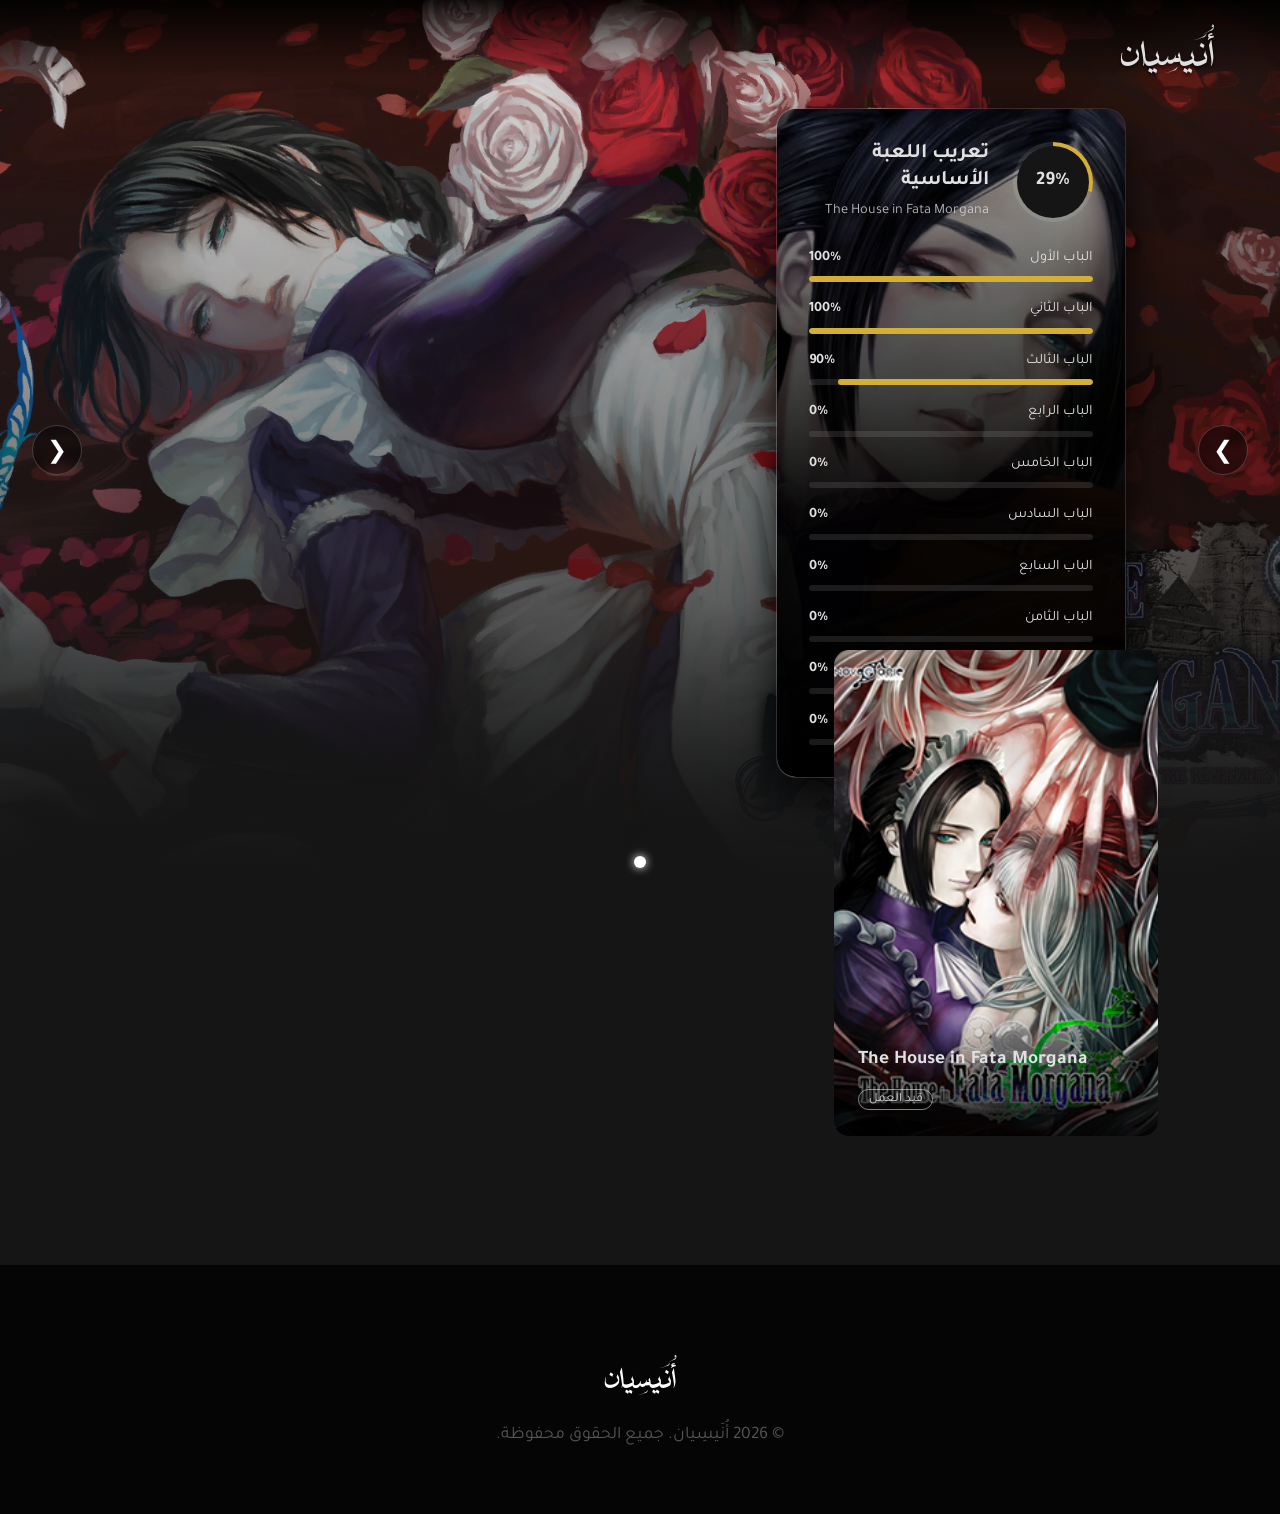
==== index.html @ 664c1fe2 "Initial release of Onisian website" ====
<!DOCTYPE html>
<html lang="ar" dir="rtl">
<head>
    <meta charset="UTF-8">
    <meta name="viewport" content="width=device-width, initial-scale=1.0">
    <title>الحلم المتجدد - أُنَيسِيان</title>
    <!-- Google Fonts for Typography -->
    <link href="https://fonts.googleapis.com/css2?family=Tajawal:wght@400;700&display=swap" rel="stylesheet">
    <link rel="stylesheet" href="css/style.css?v=42">
    <!-- Optional Cache buster for JS -->
    <script src="js/data.js?v=42" defer></script>
    <script src="js/main.js?v=42" defer></script>
</head>
<body>
    <!-- Navbar -->
    <header class="navbar">
        <div class="container nav-content">
            <a href="index.html" class="logo">أُنَيسِيان</a>
        </div>
    </header>

    <!-- Hero Section (Slider + Dynamic Progress Card) -->
    <section class="hero-section">
        <!-- Slider Container -->
        <div class="hero-slider" id="hero-slider">
            <!-- Slider images injected by JS -->
        </div>

        <!-- Dynamic Overlay Progress Card -->
        <div class="progress-overlay-container">
            <div class="card-positioning" id="hero-progress-card-container">
                <!-- Progress Cards will be dynamically injected here -->
            </div>
        </div>
        
        <!-- Slider Controls -->
        <div class="slider-controls">
            <button id="prev-slide" class="slider-btn">&#10095;</button>
            <button id="next-slide" class="slider-btn">&#10094;</button>
        </div>
        <div class="slider-dots" id="slider-dots"></div>
    </section>

    <!-- Games Library Section -->
    <section class="games-library" id="library">
        <div class="container">
            <div class="games-grid" id="games-grid">
                <!-- Game cards injected by JS -->
            </div>
        </div>
    </section>

    <!-- Footer -->
    <footer class="footer">
        <div class="container">
            <span class="footer-logo">أُنَيسِيان</span>
            <p>&copy; 2026 أُنَيسِيان. جميع الحقوق محفوظة.</p>
        </div>
    </footer>
</body>
</html>
---- css/style.css ----
/* ==================== VARIABLES ==================== */
:root {
    --bg-color: #151515;
    --text-color: #e0e0e0;
    --accent-color: #d4af37;
    --nav-bg: rgba(21, 21, 21, 0.85);
    --primary-color: #d4af37;
    --card-bg: rgba(255, 255, 255, 0.05);
    --border-color: rgba(255, 255, 255, 0.1);
    --transition: all 0.4s ease;
}

@font-face {
    font-family: 'ArabicPoetry';
    src: url('../fonts/ArabicPoetry.otf') format('opentype');
    font-weight: normal;
    font-style: normal;
}

/* ==================== RESET & TYPOGRAPHY ==================== */
* {
    margin: 0;
    padding: 0;
    box-sizing: border-box;
}

body {
    font-family: 'Tajawal', sans-serif;
    background-color: var(--bg-color);
    color: var(--text-color);
    line-height: 1.6;
}

a {
    text-decoration: none;
    color: inherit;
    transition: var(--transition);
}

ul {
    list-style: none;
}

.container {
    width: 90%;
    max-width: 1200px;
    margin: 0 auto;
}

.section-title {
    font-size: 2.5rem;
    margin-bottom: 2rem;
    text-align: center;
    text-transform: uppercase;
    letter-spacing: 2px;
}

/* ==================== HEADER & NAV ==================== */
header {
    position: absolute;
    top: 0;
    left: 0;
    width: 100%;
    background: linear-gradient(to bottom, rgba(0,0,0,0.8) 0%, transparent 100%);
    padding: 1.5rem 5%;
    display: flex;
    justify-content: space-between;
    align-items: center;
    border-bottom: none;
    z-index: 100;
}

.navbar {
    position: fixed;
    top: 0;
    width: 100%;
    padding: 0.5rem 0;
    background: linear-gradient(to bottom, rgba(0,0,0,0.9), transparent);
    z-index: 1000;
    transition: background 0.3s;
}

.navbar.scrolled {
    background: transparent;
    border-bottom: none;
}

.nav-content {
    display: flex;
    justify-content: space-between;
    align-items: center;
}

.logo {
    font-family: 'ArabicPoetry', 'Tajawal', sans-serif;
    font-size: 60px;
    font-weight: normal;
    color: var(--text-color);
    text-decoration: none;
    letter-spacing: 1px;
    line-height: 1;
    text-shadow: 0 2px 4px rgba(0,0,0,0.8);
}

.nav-links {
    display: flex;
    gap: 2rem;
}

.nav-links a {
    font-size: 1.1rem;
    opacity: 0.7;
    text-shadow: 0 1px 3px rgba(0,0,0,0.8);
}

.nav-links a:hover, .nav-links a.active {
    opacity: 1;
    text-shadow: 0 0 10px rgba(255,255,255,0.5);
}

/* ==================== HERO SLIDER ==================== */
.hero-section {
    position: relative;
    height: 100vh;
    min-height: 700px;
    overflow: hidden;
    display: flex;
    align-items: center;
    /* Add a gradient at the bottom to blend with the dark body */
    background-color: var(--bg-color);
}

.hero-section::after {
    content: '';
    position: absolute;
    bottom: 0;
    left: 0;
    width: 100%;
    height: 300px;
    background: linear-gradient(to top, var(--bg-color) 0%, transparent 100%);
    z-index: 2;
    pointer-events: none;
}

.hero-slider {
    position: absolute;
    top: 0;
    left: 0;
    width: 100%;
    height: 100%;
    z-index: 1;
}

.slide {
    position: absolute;
    top: 0;
    left: 0;
    width: 100%;
    height: 100%;
    opacity: 0;
    transition: opacity 1s ease-in-out;
    background-size: cover;
    background-position: center 10%;
    z-index: 1;
}

.slide.active {
    opacity: 1;
}

/* Game Logo inside Slide */
.slide-logo {
    position: absolute;
    bottom: 15%;
    left: 5%;
    max-width: 500px;
    max-height: 250px;
    object-fit: contain;
    z-index: 3;
    filter: drop-shadow(0 10px 20px rgba(0,0,0,0.8));
    animation: floatLogo 4s ease-in-out infinite;
}

.slide-logo-text {
    position: absolute;
    bottom: 15%;
    left: 5%;
    font-size: 4rem;
    font-weight: 900;
    z-index: 3;
    text-shadow: 0 10px 20px rgba(0,0,0,0.9);
    animation: floatLogo 4s ease-in-out infinite;
}

@keyframes floatLogo {
    0% { transform: translateY(0); }
    50% { transform: translateY(-10px); }
    100% { transform: translateY(0); }
}

/* Gradient overlay to make text pop */
.slide::after {
    content: '';
    position: absolute;
    bottom: 0;
    left: 0;
    width: 100%;
    height: 100%;
    background: linear-gradient(to top, var(--bg-color) 0%, rgba(5,5,5,0.5) 50%, rgba(0,0,0,0.1) 100%);
}

.slider-controls {
    position: absolute;
    top: 50%;
    width: 100%;
    display: flex;
    justify-content: space-between;
    padding: 0 2rem;
    z-index: 10;
    transform: translateY(-50%);
    pointer-events: none;
}

.slider-btn {
    background: rgba(0, 0, 0, 0.5);
    color: white;
    border: 1px solid rgba(255,255,255,0.2);
    width: 50px;
    height: 50px;
    border-radius: 50%;
    font-size: 1.5rem;
    cursor: pointer;
    pointer-events: all;
    backdrop-filter: blur(5px);
    transition: var(--transition);
}

.slider-btn:hover {
    background: white;
    color: black;
}

.card-positioning {
    position: absolute;
    top: 12%;
    right: 12%;
    z-index: 10;
    display: flex;
    flex-direction: row;
    align-items: flex-start;
    gap: 1.5rem;
}

.slider-dots {
    position: absolute;
    bottom: 2rem;
    left: 50%;
    transform: translateX(-50%);
    display: flex;
    gap: 10px;
    z-index: 10;
}

.dot {
    width: 12px;
    height: 12px;
    border-radius: 50%;
    background: rgba(255,255,255,0.3);
    cursor: pointer;
    transition: var(--transition);
}

.dot.active {
    background: white;
    box-shadow: 0 0 10px white;
}

/* ==================== DYNAMIC PROGRESS CARD ==================== */
.progress-overlay-container {
    position: absolute;
    top: 0;
    left: 0;
    width: 100%;
    height: 100%;
    z-index: 5;
    pointer-events: none; /* Let clicks pass through to slider */
}



.progress-card {
    position: relative;
    width: 350px;
    background-color: var(--card-bg);
    background-size: 100% 100%, cover;
    background-position: center, top center;
    background-repeat: no-repeat, no-repeat;
    background-clip: padding-box;
    border: 1px solid rgba(255,255,255,0.1);
    border-radius: 20px;
    overflow: hidden;
    transform: translateZ(0);
    padding: 2rem;
    backdrop-filter: blur(15px);
    pointer-events: all;
    box-shadow: 0 20px 40px rgba(0,0,0,0.8);
    transition: opacity 0.5s ease, transform 0.5s ease;
    /* Card internal layout */
    display: flex;
    flex-direction: column;
    gap: 1.5rem;
    /* Initially visible */
    opacity: 1;
    transform: translateY(0);
    position: relative;
    overflow: hidden;
}

/* Gradient overlay so the bars at the bottom are readable */


/* Make content stay above the gradient */
.card-header, .horizontal-progress-list {
    position: relative;
    z-index: 2;
}

.progress-card.hidden {
    opacity: 0;
    transform: translateY(20px);
    pointer-events: none;
}

/* Circular Progress */
.card-header {
    display: flex;
    align-items: center;
    gap: 1.5rem;
}

.circular-progress-container {
    position: relative;
    width: 80px;
    height: 80px;
}

.circular-progress {
    width: 100%;
    height: 100%;
    border-radius: 50%;
    background: conic-gradient(var(--accent-color) calc(var(--progress) * 1%), rgba(255,255,255,0.1) 0);
    display: flex;
    align-items: center;
    justify-content: center;
    position: relative;
}

.circular-progress::before {
    content: '';
    position: absolute;
    width: 90%;
    height: 90%;
    background: var(--bg-color); /* Inner circle color matching theme */
    border-radius: 50%;
}

.progress-value {
    position: relative;
    font-size: 1.2rem;
    font-weight: 700;
}

.card-title {
    flex: 1;
}

.card-title h3 {
    font-size: 1.5rem;
    margin-bottom: 0.2rem;
}

.card-title span {
    font-size: 0.9rem;
    opacity: 0.6;
}

/* Horizontal Progress Bars */
.horizontal-progress-list {
    display: flex;
    flex-direction: column;
    gap: 1rem;
}

.horizontal-bar-item {
    display: flex;
    flex-direction: column;
    gap: 0.4rem;
}

.bar-header {
    display: flex;
    justify-content: space-between;
    font-size: 0.9rem;
}

.bar-value {
    font-weight: 700;
}

.bar-track {
    width: 100%;
    height: 6px;
    background: rgba(255,255,255,0.1);
    border-radius: 3px;
    overflow: hidden;
}

.bar-fill {
    height: 100%;
    background: var(--accent-color);
    border-radius: 3px;
    width: 0%; /* Set via JS */
    transition: width 1s ease-out;
}

/* Completed State Message */
.completed-msg {
    text-align: center;
    font-size: 1.2rem;
    font-weight: 700;
    color: #4ade80; /* Subtle green for completion, or keep it white */
    padding: 2rem 0;
    display: none;
}

/* ==================== GAMES LIBRARY ==================== */
.games-library {
    padding: 0 5% 4rem 5%;
    background-color: transparent;
    margin-top: -250px; /* Pull it up over the hero section */
    position: relative;
    z-index: 10;
}

.games-grid {
    display: grid;
    grid-template-columns: repeat(auto-fill, minmax(280px, 1fr));
    gap: 2rem;
}

.game-grid-card {
    position: relative;
    border-radius: 15px;
    overflow: hidden;
    aspect-ratio: 2/3;
    cursor: pointer;
    transition: var(--transition);
}

.game-grid-card:hover {
    transform: translateY(-10px);
    box-shadow: 0 15px 30px rgba(255,255,255,0.1);
}

.game-grid-cover {
    width: 100%;
    height: 100%;
    object-fit: cover;
    transition: transform 0.5s ease;
}

.game-grid-card:hover .game-grid-cover {
    transform: scale(1.05);
}

.game-grid-info {
    position: absolute;
    bottom: 0;
    left: 0;
    width: 100%;
    padding: 2rem 1.5rem 1.5rem;
    background: linear-gradient(to top, rgba(0,0,0,0.9) 0%, transparent 100%);
    display: flex;
    justify-content: space-between;
    align-items: flex-end;
}

.game-grid-info h3 {
    font-size: 1.2rem;
    margin-bottom: 0.3rem;
}

.game-grid-status {
    font-size: 0.8rem;
    padding: 0.2rem 0.6rem;
    border-radius: 20px;
    border: 1px solid;
}

.status-ongoing {
    border-color: rgba(255,255,255,0.5);
    color: rgba(255,255,255,0.8);
}

.status-completed {
    border-color: #fff;
    background: #fff;
    color: #000;
    font-weight: 700;
}

/* ==================== FOOTER ==================== */
.footer {
    background: #050505;
    padding: 4rem 0;
    text-align: center;
    border-top: 1px solid rgba(255,255,255,0.05);
    margin-top: 4rem;
}

.footer-logo {
    font-family: 'ArabicPoetry', 'Tajawal', sans-serif;
    font-size: 3rem;
    color: #ffffff;
    margin-bottom: 1rem;
    display: inline-block;
}

.footer p {
    color: #555;
    font-size: 1.1rem;
}

/* ==================== GAME DETAILS PAGE ==================== */
.game-header {
    height: 80vh;
    min-height: 600px;
    background-size: cover;
    background-position: top center;
    position: relative;
    background-attachment: fixed;
    box-shadow: inset 0 -50px 100px -20px var(--bg-color);
}

.game-header-overlay {
    position: absolute;
    top: 0;
    left: 0;
    width: 100%;
    height: 100%;
    background: linear-gradient(to top, var(--bg-color) 0%, rgba(5,5,5,0.2) 100%);
    display: flex;
    align-items: flex-end;
    padding-bottom: 3rem;
}

.game-header-content {
    display: flex;
    align-items: flex-end;
    gap: 3rem;
}

.game-cover-wrapper {
    flex-shrink: 0;
    width: 250px;
    height: 350px;
    border-radius: 12px;
    overflow: hidden;
    box-shadow: 0 10px 30px rgba(0,0,0,0.8);
    border: 2px solid rgba(255,255,255,0.1);
}

.game-detail-cover {
    width: 100%;
    height: 100%;
    object-fit: cover;
}

.game-primary-info {
    flex-grow: 1;
    margin-bottom: 2rem;
}

.game-primary-info h1 {
    font-size: 2.2rem;
    line-height: 1.3;
    margin-bottom: 0.8rem;
    color: #fff;
    text-shadow: 0 4px 10px rgba(0,0,0,0.5);
    font-weight: 800;
    word-wrap: break-word;
}

.game-category {
    font-size: 1.2rem;
    color: var(--primary-color);
    margin-bottom: 1.5rem;
    font-weight: bold;
}

.game-meta {
    display: flex;
    gap: 1.5rem;
    align-items: center;
}

.game-meta .status-badge {
    color: var(--primary-color) !important;
    background: transparent !important;
    font-weight: bold;
    font-size: 1.1rem;
    padding: 0;
}

.game-meta .game-details-section {
    padding: 2rem 0 6rem 0;
}

.main-details {
    display: flex;
    flex-direction: column;
    gap: 1rem;
}

/* The dark bar for section titles exactly like reference */
.section-title {
    background: #151518;
    color: #f1f1f1;
    padding: 1.2rem 1.5rem;
    border-radius: 8px;
    font-size: 1.3rem;
    margin-bottom: 1.5rem;
    text-align: right;
    font-weight: 700;
}

.game-description {
    font-size: 1.1rem;
    line-height: 1.9;
    color: #cccccc;
    padding: 0 1rem;
    text-align: right;
}

/* Localization Team Styling as plain text list */
.loc-team-list {
    display: flex;
    flex-direction: column;
    gap: 1rem;
    padding: 0 1rem;
}

.team-member {
    font-size: 1.1rem;
    color: #cccccc;
    display: flex;
    align-items: center;
    gap: 0.5rem;
}

.team-member strong {
    color: #ffffff;
    min-width: 120px;
}

/* Download Section Styling */
.download-buttons {
    display: flex;
    flex-wrap: wrap;
    gap: 1rem;
}

.download-btn {
    display: inline-flex;
    align-items: center;
    gap: 0.8rem;
    background: #1a1a20;
    color: #fff;
    border: 1px solid #333;
    padding: 0.8rem 2rem;
    font-size: 1.1rem;
    border-radius: 6px;
    text-decoration: none;
    transition: all 0.2s ease;
}

.download-btn:hover {
    background: #25252d;
    border-color: #555;
}

/* ==================== RESPONSIVE ==================== */
@media (max-width: 768px) {
    .section-title {
        font-size: 2rem;
    }
    .card-positioning {
        justify-content: center;
    }
    .progress-card {
        width: 100%;
        max-width: 400px;
        background: rgba(10, 10, 10, 0.9);
    }
}
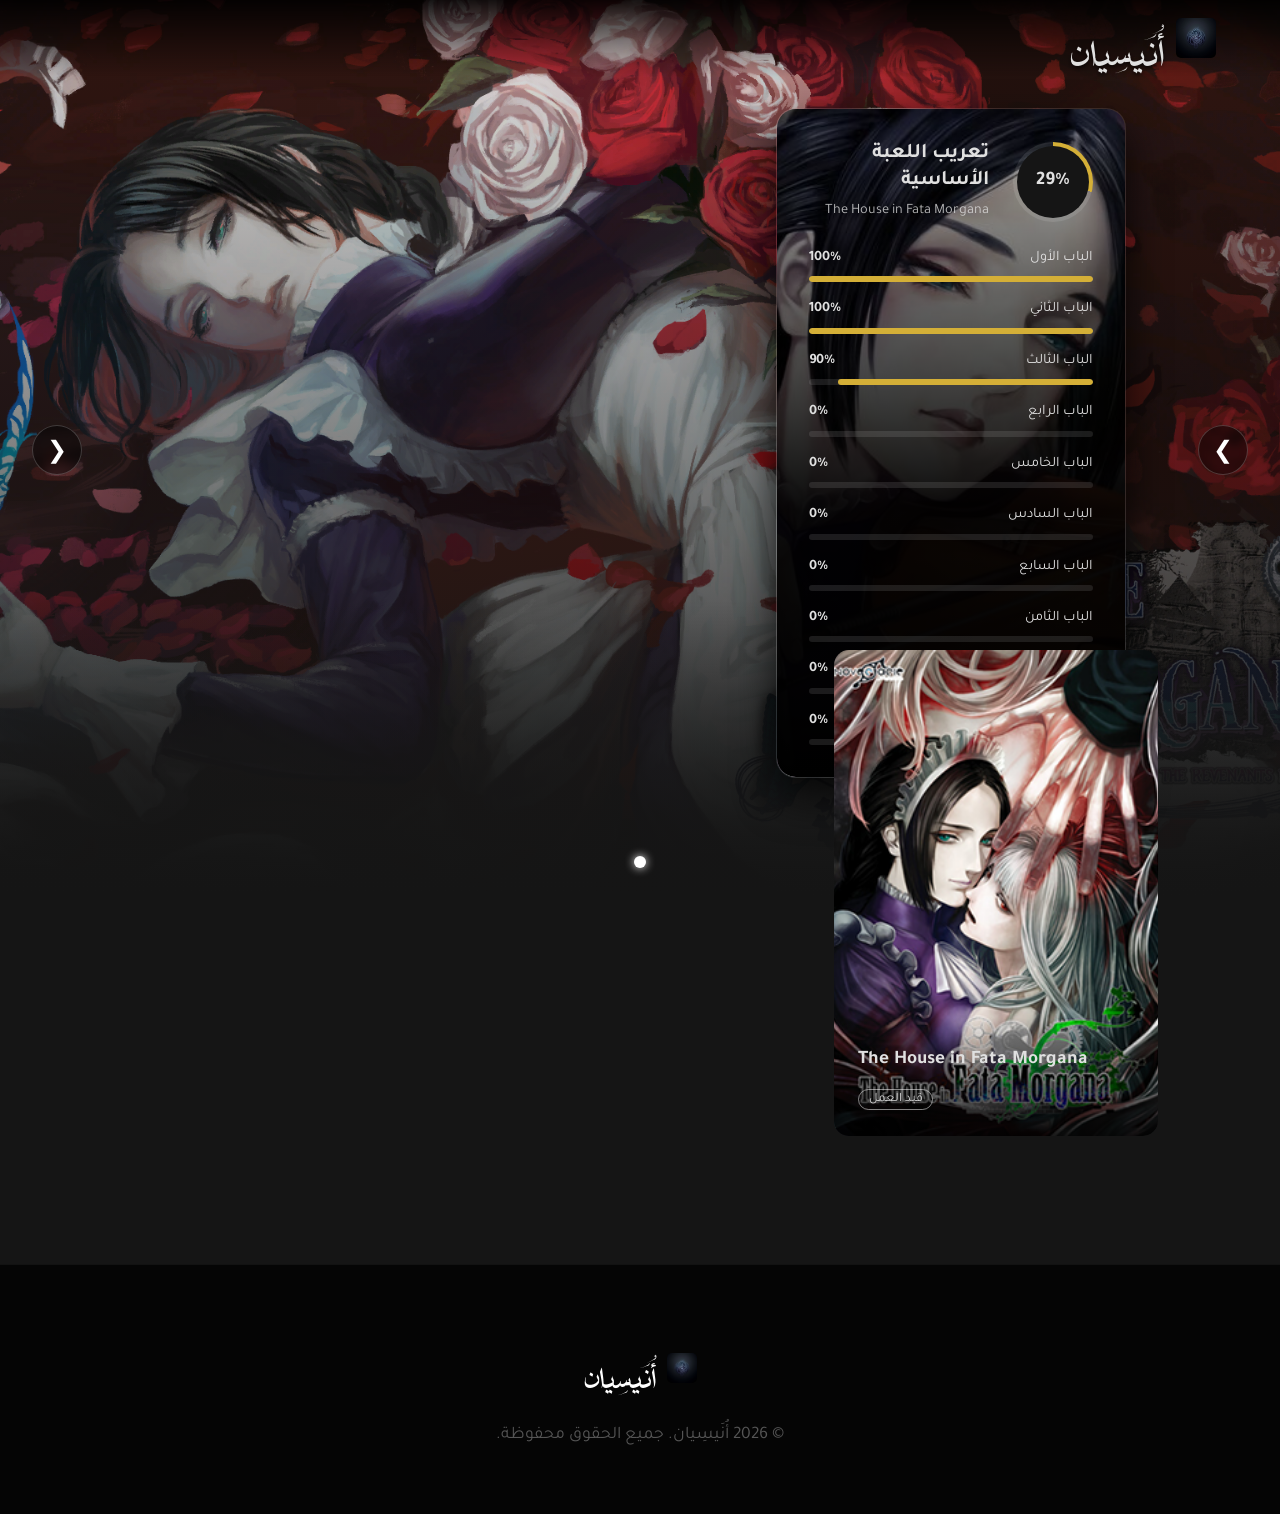
==== commit 86d6a268: "Add and apply generated elegant logo" ====
--- a/index.html
+++ b/index.html
@@ -3,7 +3,7 @@
 <head>
     <meta charset="UTF-8">
     <meta name="viewport" content="width=device-width, initial-scale=1.0">
-    <title>الحلم المتجدد - أُنَيسِيان</title>
+    <title>أُنَيسِيان</title>
     <!-- Google Fonts for Typography -->
     <link href="https://fonts.googleapis.com/css2?family=Tajawal:wght@400;700&display=swap" rel="stylesheet">
     <link rel="stylesheet" href="css/style.css?v=42">
@@ -15,7 +15,10 @@
     <!-- Navbar -->
     <header class="navbar">
         <div class="container nav-content">
-            <a href="index.html" class="logo">أُنَيسِيان</a>
+            <a href="index.html" class="logo" style="display: flex; align-items: center; gap: 10px;">
+                <img src="img/logo.png" alt="أُنَيسِيان" style="height: 40px; border-radius: 5px;">
+                أُنَيسِيان
+            </a>
         </div>
     </header>
 
@@ -53,7 +56,10 @@
     <!-- Footer -->
     <footer class="footer">
         <div class="container">
-            <span class="footer-logo">أُنَيسِيان</span>
+            <span class="footer-logo" style="display: flex; align-items: center; justify-content: center; gap: 10px;">
+                <img src="img/logo.png" alt="أُنَيسِيان" style="height: 30px; border-radius: 5px;">
+                أُنَيسِيان
+            </span>
             <p>&copy; 2026 أُنَيسِيان. جميع الحقوق محفوظة.</p>
         </div>
     </footer>
